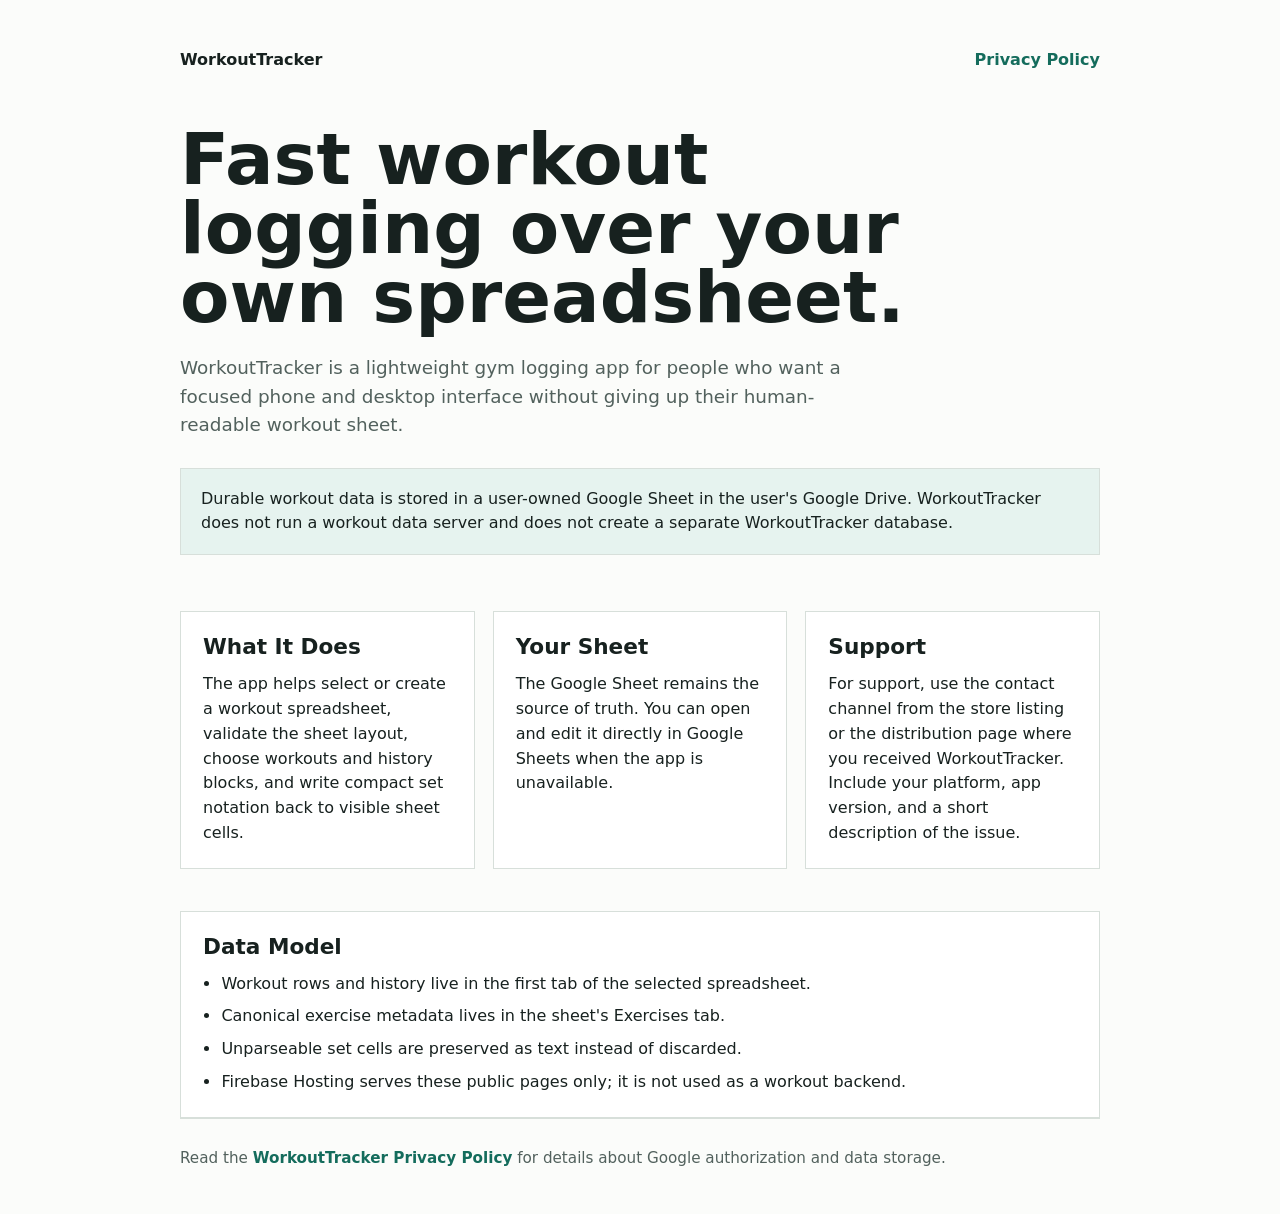
==== public/index.html @ 219befe4 "Prompt for workbook name before sheet creation" ====
<!doctype html>
<html lang="en">
  <head>
    <meta charset="utf-8">
    <meta name="viewport" content="width=device-width, initial-scale=1">
    <meta
      name="description"
      content="WorkoutTracker support page for a gym logging app backed by a user-owned Google Sheet."
    >
    <title>WorkoutTracker Support</title>
    <style>
      :root {
        color-scheme: light;
        --ink: #17211f;
        --muted: #52615d;
        --line: #d7dfda;
        --paper: #fbfcfa;
        --panel: #ffffff;
        --accent: #146c5c;
        --accent-soft: #e6f3ef;
      }

      * {
        box-sizing: border-box;
      }

      body {
        margin: 0;
        background: var(--paper);
        color: var(--ink);
        font-family:
          Inter, ui-sans-serif, system-ui, -apple-system, BlinkMacSystemFont,
          "Segoe UI", sans-serif;
        line-height: 1.55;
      }

      header,
      main,
      footer {
        width: min(920px, calc(100% - 32px));
        margin: 0 auto;
      }

      header {
        padding: 48px 0 28px;
      }

      nav {
        display: flex;
        justify-content: space-between;
        gap: 16px;
        align-items: center;
        padding-bottom: 52px;
      }

      nav a,
      footer a {
        color: var(--accent);
        font-weight: 650;
        text-decoration: none;
      }

      nav a:hover,
      footer a:hover {
        text-decoration: underline;
      }

      .brand {
        color: var(--ink);
        font-size: 1rem;
        font-weight: 800;
        letter-spacing: 0;
      }

      h1 {
        max-width: 760px;
        margin: 0;
        font-size: clamp(2.25rem, 7vw, 4.5rem);
        line-height: 0.96;
        letter-spacing: 0;
      }

      h2 {
        margin: 0 0 12px;
        font-size: 1.35rem;
        line-height: 1.2;
      }

      p {
        margin: 0;
      }

      .lede {
        max-width: 680px;
        margin-top: 22px;
        color: var(--muted);
        font-size: 1.15rem;
      }

      .notice {
        margin-top: 28px;
        padding: 18px 20px;
        border: 1px solid var(--line);
        background: var(--accent-soft);
      }

      .grid {
        display: grid;
        grid-template-columns: repeat(3, minmax(0, 1fr));
        gap: 18px;
        padding: 28px 0 42px;
      }

      section {
        min-width: 0;
        padding: 22px;
        border: 1px solid var(--line);
        background: var(--panel);
      }

      ul {
        margin: 0;
        padding-left: 1.15rem;
      }

      li + li {
        margin-top: 8px;
      }

      footer {
        padding: 28px 0 44px;
        border-top: 1px solid var(--line);
        color: var(--muted);
        font-size: 0.95rem;
      }

      @media (max-width: 760px) {
        header {
          padding-top: 28px;
        }

        nav {
          padding-bottom: 36px;
        }

        .grid {
          grid-template-columns: 1fr;
          padding-top: 20px;
        }
      }
    </style>
  </head>
  <body>
    <header>
      <nav aria-label="Site">
        <a class="brand" href="/">WorkoutTracker</a>
        <a href="/privacy.html">Privacy Policy</a>
      </nav>
      <h1>Fast workout logging over your own spreadsheet.</h1>
      <p class="lede">
        WorkoutTracker is a lightweight gym logging app for people who want a
        focused phone and desktop interface without giving up their human-readable
        workout sheet.
      </p>
      <p class="notice">
        Durable workout data is stored in a user-owned Google Sheet in the
        user's Google Drive. WorkoutTracker does not run a workout data server
        and does not create a separate WorkoutTracker database.
      </p>
    </header>

    <main>
      <div class="grid" aria-label="Support topics">
        <section>
          <h2>What It Does</h2>
          <p>
            The app helps select or create a workout spreadsheet, validate the
            sheet layout, choose workouts and history blocks, and write compact
            set notation back to visible sheet cells.
          </p>
        </section>

        <section>
          <h2>Your Sheet</h2>
          <p>
            The Google Sheet remains the source of truth. You can open and edit
            it directly in Google Sheets when the app is unavailable.
          </p>
        </section>

        <section>
          <h2>Support</h2>
          <p>
            For support, use the contact channel from the store listing or the
            distribution page where you received WorkoutTracker. Include your
            platform, app version, and a short description of the issue.
          </p>
        </section>
      </div>

      <section aria-labelledby="data-model-heading">
        <h2 id="data-model-heading">Data Model</h2>
        <ul>
          <li>Workout rows and history live in the first tab of the selected spreadsheet.</li>
          <li>Canonical exercise metadata lives in the sheet's Exercises tab.</li>
          <li>Unparseable set cells are preserved as text instead of discarded.</li>
          <li>Firebase Hosting serves these public pages only; it is not used as a workout backend.</li>
        </ul>
      </section>
    </main>

    <footer>
      <p>
        Read the <a href="/privacy.html">WorkoutTracker Privacy Policy</a> for
        details about Google authorization and data storage.
      </p>
    </footer>
  </body>
</html>
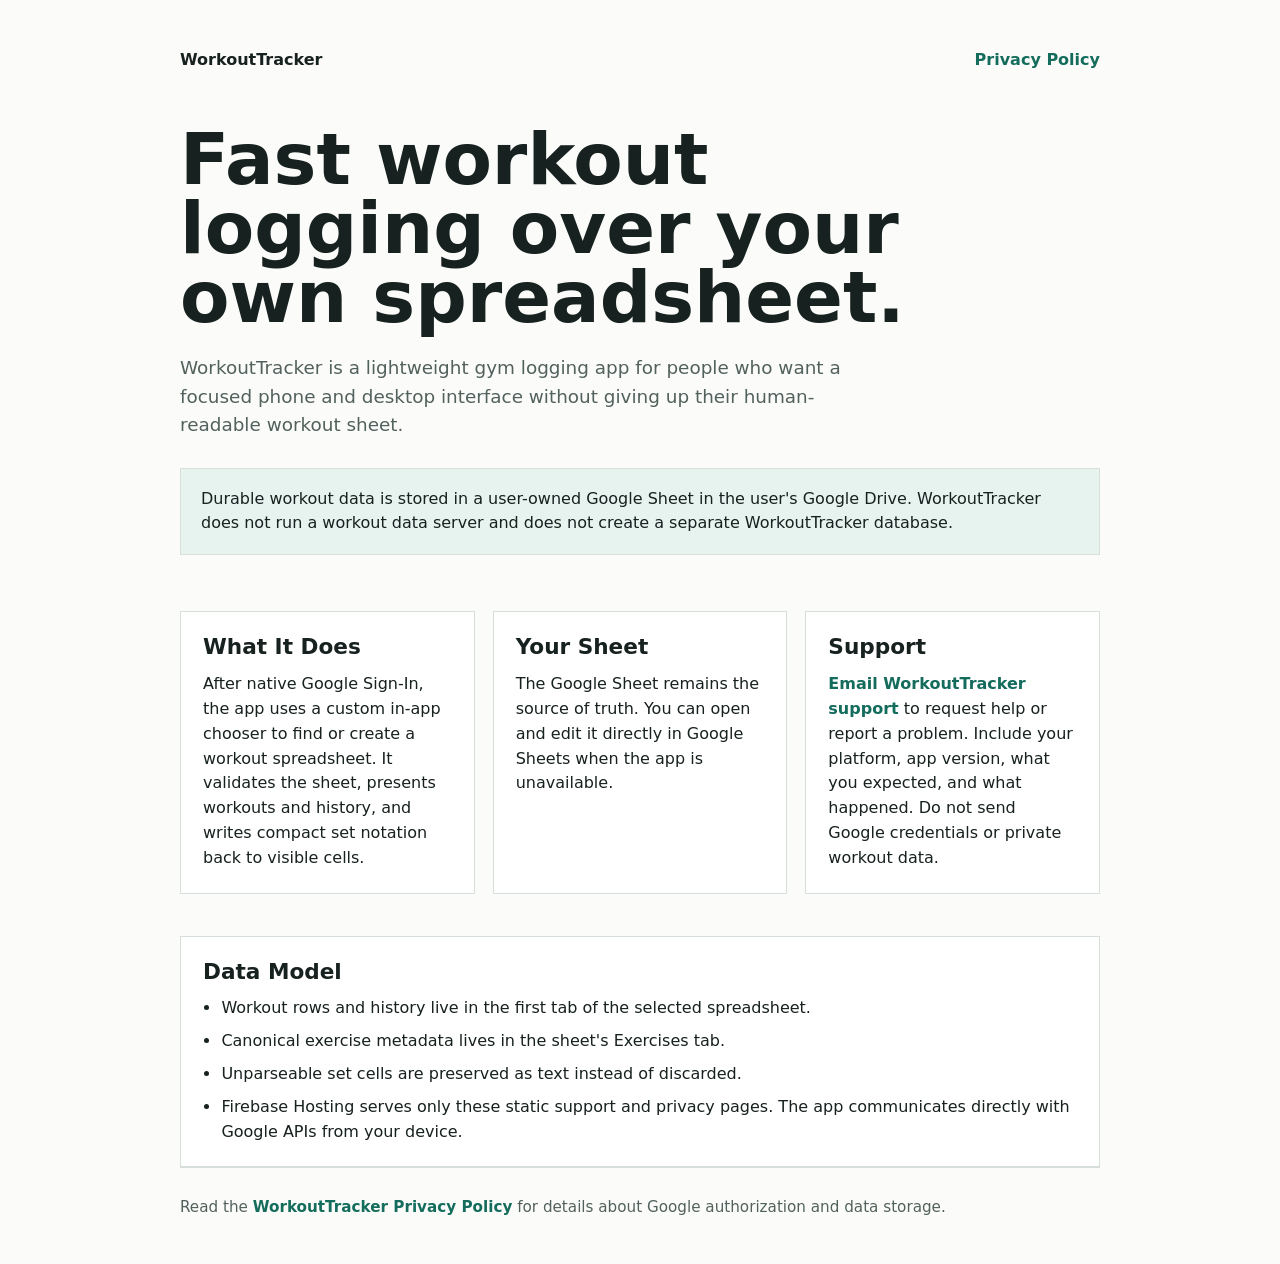
==== commit 533dccb4: "Publish source MVP support and privacy pages Signed-off-by: spielman <spielman@umd.edu>" ====
--- a/public/index.html
+++ b/public/index.html
@@ -53,15 +53,13 @@
         padding-bottom: 52px;
       }
 
-      nav a,
-      footer a {
+      a {
         color: var(--accent);
         font-weight: 650;
         text-decoration: none;
       }
 
-      nav a:hover,
-      footer a:hover {
+      a:hover {
         text-decoration: underline;
       }
 
@@ -159,8 +157,8 @@
       <h1>Fast workout logging over your own spreadsheet.</h1>
       <p class="lede">
         WorkoutTracker is a lightweight gym logging app for people who want a
-        focused phone and desktop interface without giving up their human-readable
-        workout sheet.
+        focused phone and desktop interface without giving up their
+        human-readable workout sheet.
       </p>
       <p class="notice">
         Durable workout data is stored in a user-owned Google Sheet in the
@@ -174,9 +172,10 @@
         <section>
           <h2>What It Does</h2>
           <p>
-            The app helps select or create a workout spreadsheet, validate the
-            sheet layout, choose workouts and history blocks, and write compact
-            set notation back to visible sheet cells.
+            After native Google Sign-In, the app uses a custom in-app chooser
+            to find or create a workout spreadsheet. It validates the sheet,
+            presents workouts and history, and writes compact set notation back
+            to visible cells.
           </p>
         </section>
 
@@ -191,9 +190,10 @@
         <section>
           <h2>Support</h2>
           <p>
-            For support, use the contact channel from the store listing or the
-            distribution page where you received WorkoutTracker. Include your
-            platform, app version, and a short description of the issue.
+            <a href="mailto:ian.spielman@gmail.com">Email WorkoutTracker support</a>
+            to request help or report a problem. Include your platform, app
+            version, what you expected, and what happened. Do not send Google
+            credentials or private workout data.
           </p>
         </section>
       </div>
@@ -201,10 +201,19 @@
       <section aria-labelledby="data-model-heading">
         <h2 id="data-model-heading">Data Model</h2>
         <ul>
-          <li>Workout rows and history live in the first tab of the selected spreadsheet.</li>
-          <li>Canonical exercise metadata lives in the sheet's Exercises tab.</li>
+          <li>
+            Workout rows and history live in the first tab of the selected
+            spreadsheet.
+          </li>
+          <li>
+            Canonical exercise metadata lives in the sheet's Exercises tab.
+          </li>
           <li>Unparseable set cells are preserved as text instead of discarded.</li>
-          <li>Firebase Hosting serves these public pages only; it is not used as a workout backend.</li>
+          <li>
+            Firebase Hosting serves only these static support and privacy
+            pages. The app communicates directly with Google APIs from your
+            device.
+          </li>
         </ul>
       </section>
     </main>
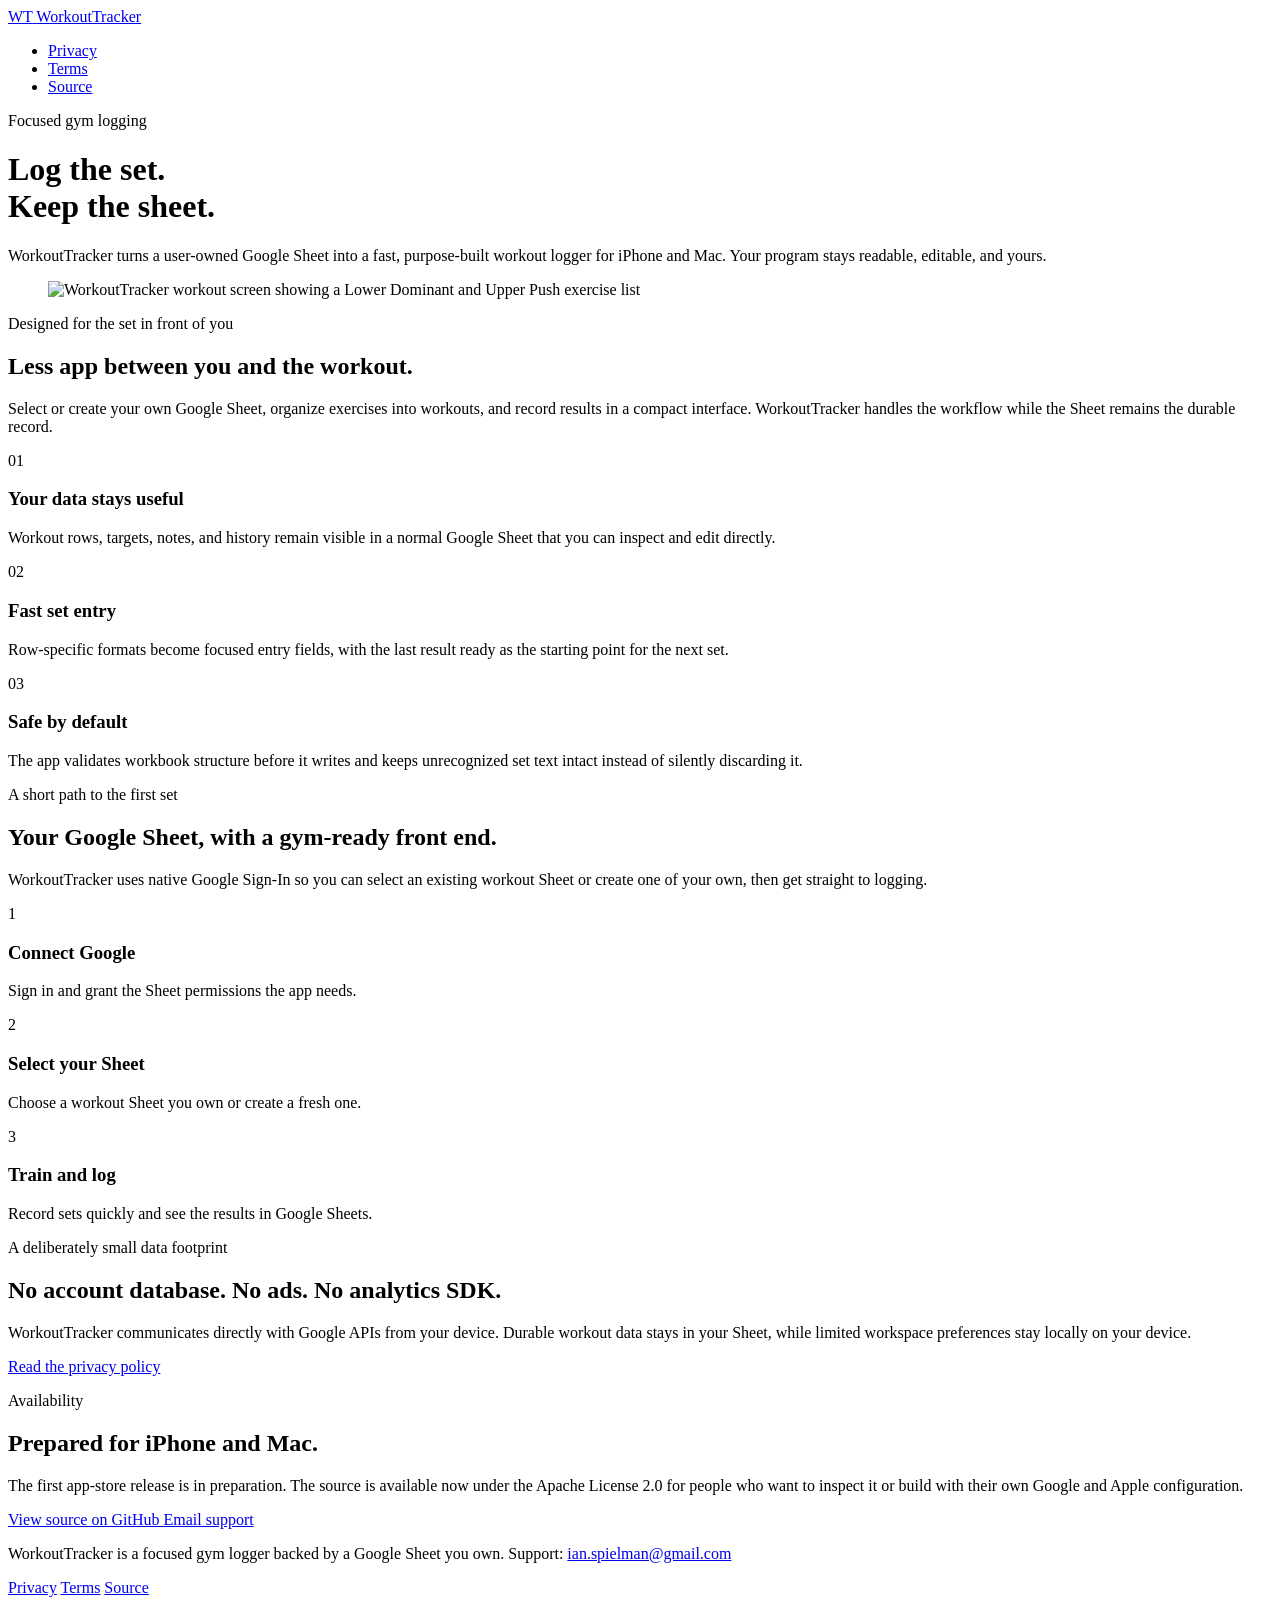
==== commit b3b34d5c: "Refresh public site and legal pages" ====
--- a/public/index.html
+++ b/public/index.html
@@ -5,224 +5,173 @@
     <meta name="viewport" content="width=device-width, initial-scale=1">
     <meta
       name="description"
-      content="WorkoutTracker support page for a gym logging app backed by a user-owned Google Sheet."
+      content="WorkoutTracker is a focused iPhone and Mac gym logger backed by a user-owned Google Sheet."
     >
-    <title>WorkoutTracker Support</title>
-    <style>
-      :root {
-        color-scheme: light;
-        --ink: #17211f;
-        --muted: #52615d;
-        --line: #d7dfda;
-        --paper: #fbfcfa;
-        --panel: #ffffff;
-        --accent: #146c5c;
-        --accent-soft: #e6f3ef;
-      }
-
-      * {
-        box-sizing: border-box;
-      }
-
-      body {
-        margin: 0;
-        background: var(--paper);
-        color: var(--ink);
-        font-family:
-          Inter, ui-sans-serif, system-ui, -apple-system, BlinkMacSystemFont,
-          "Segoe UI", sans-serif;
-        line-height: 1.55;
-      }
-
-      header,
-      main,
-      footer {
-        width: min(920px, calc(100% - 32px));
-        margin: 0 auto;
-      }
-
-      header {
-        padding: 48px 0 28px;
-      }
-
-      nav {
-        display: flex;
-        justify-content: space-between;
-        gap: 16px;
-        align-items: center;
-        padding-bottom: 52px;
-      }
-
-      a {
-        color: var(--accent);
-        font-weight: 650;
-        text-decoration: none;
-      }
-
-      a:hover {
-        text-decoration: underline;
-      }
-
-      .brand {
-        color: var(--ink);
-        font-size: 1rem;
-        font-weight: 800;
-        letter-spacing: 0;
-      }
-
-      h1 {
-        max-width: 760px;
-        margin: 0;
-        font-size: clamp(2.25rem, 7vw, 4.5rem);
-        line-height: 0.96;
-        letter-spacing: 0;
-      }
-
-      h2 {
-        margin: 0 0 12px;
-        font-size: 1.35rem;
-        line-height: 1.2;
-      }
-
-      p {
-        margin: 0;
-      }
-
-      .lede {
-        max-width: 680px;
-        margin-top: 22px;
-        color: var(--muted);
-        font-size: 1.15rem;
-      }
-
-      .notice {
-        margin-top: 28px;
-        padding: 18px 20px;
-        border: 1px solid var(--line);
-        background: var(--accent-soft);
-      }
-
-      .grid {
-        display: grid;
-        grid-template-columns: repeat(3, minmax(0, 1fr));
-        gap: 18px;
-        padding: 28px 0 42px;
-      }
-
-      section {
-        min-width: 0;
-        padding: 22px;
-        border: 1px solid var(--line);
-        background: var(--panel);
-      }
-
-      ul {
-        margin: 0;
-        padding-left: 1.15rem;
-      }
-
-      li + li {
-        margin-top: 8px;
-      }
-
-      footer {
-        padding: 28px 0 44px;
-        border-top: 1px solid var(--line);
-        color: var(--muted);
-        font-size: 0.95rem;
-      }
-
-      @media (max-width: 760px) {
-        header {
-          padding-top: 28px;
-        }
-
-        nav {
-          padding-bottom: 36px;
-        }
-
-        .grid {
-          grid-template-columns: 1fr;
-          padding-top: 20px;
-        }
-      }
-    </style>
+    <meta name="theme-color" content="#07100d">
+    <title>WorkoutTracker — Your workout. Your sheet.</title>
+    <link rel="stylesheet" href="/site.css">
   </head>
   <body>
-    <header>
-      <nav aria-label="Site">
-        <a class="brand" href="/">WorkoutTracker</a>
-        <a href="/privacy.html">Privacy Policy</a>
+    <header class="shell">
+      <nav class="site-nav" aria-label="Site">
+        <a class="brand" href="/" aria-label="WorkoutTracker home">
+          <span class="brand-mark" aria-hidden="true">WT</span>
+          <span>WorkoutTracker</span>
+        </a>
+        <ul class="nav-links">
+          <li><a href="/privacy.html">Privacy</a></li>
+          <li><a href="/terms.html">Terms</a></li>
+          <li class="optional">
+            <a href="https://github.com/ispielma/WorkoutTracker">Source</a>
+          </li>
+        </ul>
       </nav>
-      <h1>Fast workout logging over your own spreadsheet.</h1>
-      <p class="lede">
-        WorkoutTracker is a lightweight gym logging app for people who want a
-        focused phone and desktop interface without giving up their
-        human-readable workout sheet.
-      </p>
-      <p class="notice">
-        Durable workout data is stored in a user-owned Google Sheet in the
-        user's Google Drive. WorkoutTracker does not run a workout data server
-        and does not create a separate WorkoutTracker database.
-      </p>
+
+      <div class="hero">
+        <div>
+          <p class="eyebrow">Focused gym logging</p>
+          <h1>Log the set.<br>Keep the sheet.</h1>
+          <p class="lede">
+            WorkoutTracker turns a user-owned Google Sheet into a fast,
+            purpose-built workout logger for iPhone and Mac. Your program stays
+            readable, editable, and yours.
+          </p>
+        </div>
+
+        <figure class="screen-shot">
+          <img
+            src="/workout-screen.png"
+            alt="WorkoutTracker workout screen showing a Lower Dominant and Upper Push exercise list"
+            width="1612"
+            height="1878"
+            fetchpriority="high"
+          >
+        </figure>
+      </div>
     </header>
 
-    <main>
-      <div class="grid" aria-label="Support topics">
-        <section>
-          <h2>What It Does</h2>
+    <main class="shell">
+      <section class="section" aria-labelledby="designed-heading">
+        <div class="section-heading">
+          <div>
+            <p class="eyebrow">Designed for the set in front of you</p>
+            <h2 id="designed-heading">Less app between you and the workout.</h2>
+          </div>
           <p>
-            After native Google Sign-In, the app uses a custom in-app chooser
-            to find or create a workout spreadsheet. It validates the sheet,
-            presents workouts and history, and writes compact set notation back
-            to visible cells.
+            Select or create your own Google Sheet, organize exercises into
+            workouts, and record results in a compact interface. WorkoutTracker
+            handles the workflow while the Sheet remains the durable record.
           </p>
-        </section>
+        </div>
 
-        <section>
-          <h2>Your Sheet</h2>
+        <div class="cards">
+          <article class="card">
+            <span class="card-icon" aria-hidden="true">01</span>
+            <h3>Your data stays useful</h3>
+            <p>
+              Workout rows, targets, notes, and history remain visible in a
+              normal Google Sheet that you can inspect and edit directly.
+            </p>
+          </article>
+          <article class="card">
+            <span class="card-icon" aria-hidden="true">02</span>
+            <h3>Fast set entry</h3>
+            <p>
+              Row-specific formats become focused entry fields, with the last
+              result ready as the starting point for the next set.
+            </p>
+          </article>
+          <article class="card">
+            <span class="card-icon" aria-hidden="true">03</span>
+            <h3>Safe by default</h3>
+            <p>
+              The app validates workbook structure before it writes and keeps
+              unrecognized set text intact instead of silently discarding it.
+            </p>
+          </article>
+        </div>
+      </section>
+
+      <section class="section" id="how-it-works" aria-labelledby="works-heading">
+        <div class="section-heading">
+          <div>
+            <p class="eyebrow">A short path to the first set</p>
+            <h2 id="works-heading">Your Google Sheet, with a gym-ready front end.</h2>
+          </div>
           <p>
-            The Google Sheet remains the source of truth. You can open and edit
-            it directly in Google Sheets when the app is unavailable.
+            WorkoutTracker uses native Google Sign-In so you can select an
+            existing workout Sheet or create one of your own, then get straight
+            to logging.
           </p>
-        </section>
+        </div>
 
-        <section>
-          <h2>Support</h2>
+        <div class="steps">
+          <article class="step">
+            <span class="step-number">1</span>
+            <h3>Connect Google</h3>
+            <p>Sign in and grant the Sheet permissions the app needs.</p>
+          </article>
+          <article class="step">
+            <span class="step-number">2</span>
+            <h3>Select your Sheet</h3>
+            <p>Choose a workout Sheet you own or create a fresh one.</p>
+          </article>
+          <article class="step">
+            <span class="step-number">3</span>
+            <h3>Train and log</h3>
+            <p>Record sets quickly and see the results in Google Sheets.</p>
+          </article>
+        </div>
+      </section>
+
+      <section class="section" aria-labelledby="privacy-heading">
+        <div class="promise">
+          <div>
+            <p class="eyebrow">A deliberately small data footprint</p>
+            <h2 id="privacy-heading">No account database. No ads. No analytics SDK.</h2>
+            <p>
+              WorkoutTracker communicates directly with Google APIs from your
+              device. Durable workout data stays in your Sheet, while limited
+              workspace preferences stay locally on your device.
+            </p>
+          </div>
+          <a class="button secondary" href="/privacy.html">Read the privacy policy</a>
+        </div>
+      </section>
+
+      <section class="section" aria-labelledby="availability-heading">
+        <div class="section-heading">
+          <div>
+            <p class="eyebrow">Availability</p>
+            <h2 id="availability-heading">Prepared for iPhone and Mac.</h2>
+          </div>
           <p>
-            <a href="mailto:ian.spielman@gmail.com">Email WorkoutTracker support</a>
-            to request help or report a problem. Include your platform, app
-            version, what you expected, and what happened. Do not send Google
-            credentials or private workout data.
+            The first app-store release is in preparation. The source is
+            available now under the Apache License 2.0 for people who want to
+            inspect it or build with their own Google and Apple configuration.
           </p>
-        </section>
-      </div>
-
-      <section aria-labelledby="data-model-heading">
-        <h2 id="data-model-heading">Data Model</h2>
-        <ul>
-          <li>
-            Workout rows and history live in the first tab of the selected
-            spreadsheet.
-          </li>
-          <li>
-            Canonical exercise metadata lives in the sheet's Exercises tab.
-          </li>
-          <li>Unparseable set cells are preserved as text instead of discarded.</li>
-          <li>
-            Firebase Hosting serves only these static support and privacy
-            pages. The app communicates directly with Google APIs from your
-            device.
-          </li>
-        </ul>
+        </div>
+        <div class="actions">
+          <a class="button secondary" href="https://github.com/ispielma/WorkoutTracker">
+            View source on GitHub
+          </a>
+          <a class="button secondary" href="mailto:ian.spielman@gmail.com">
+            Email support
+          </a>
+        </div>
       </section>
     </main>
 
-    <footer>
+    <footer class="site-footer shell">
       <p>
-        Read the <a href="/privacy.html">WorkoutTracker Privacy Policy</a> for
-        details about Google authorization and data storage.
+        WorkoutTracker is a focused gym logger backed by a Google Sheet you own.
+        Support: <a href="mailto:ian.spielman@gmail.com">ian.spielman@gmail.com</a>
       </p>
+      <nav class="footer-links" aria-label="Legal">
+        <a href="/privacy.html">Privacy</a>
+        <a href="/terms.html">Terms</a>
+        <a href="https://github.com/ispielma/WorkoutTracker">Source</a>
+      </nav>
     </footer>
   </body>
 </html>
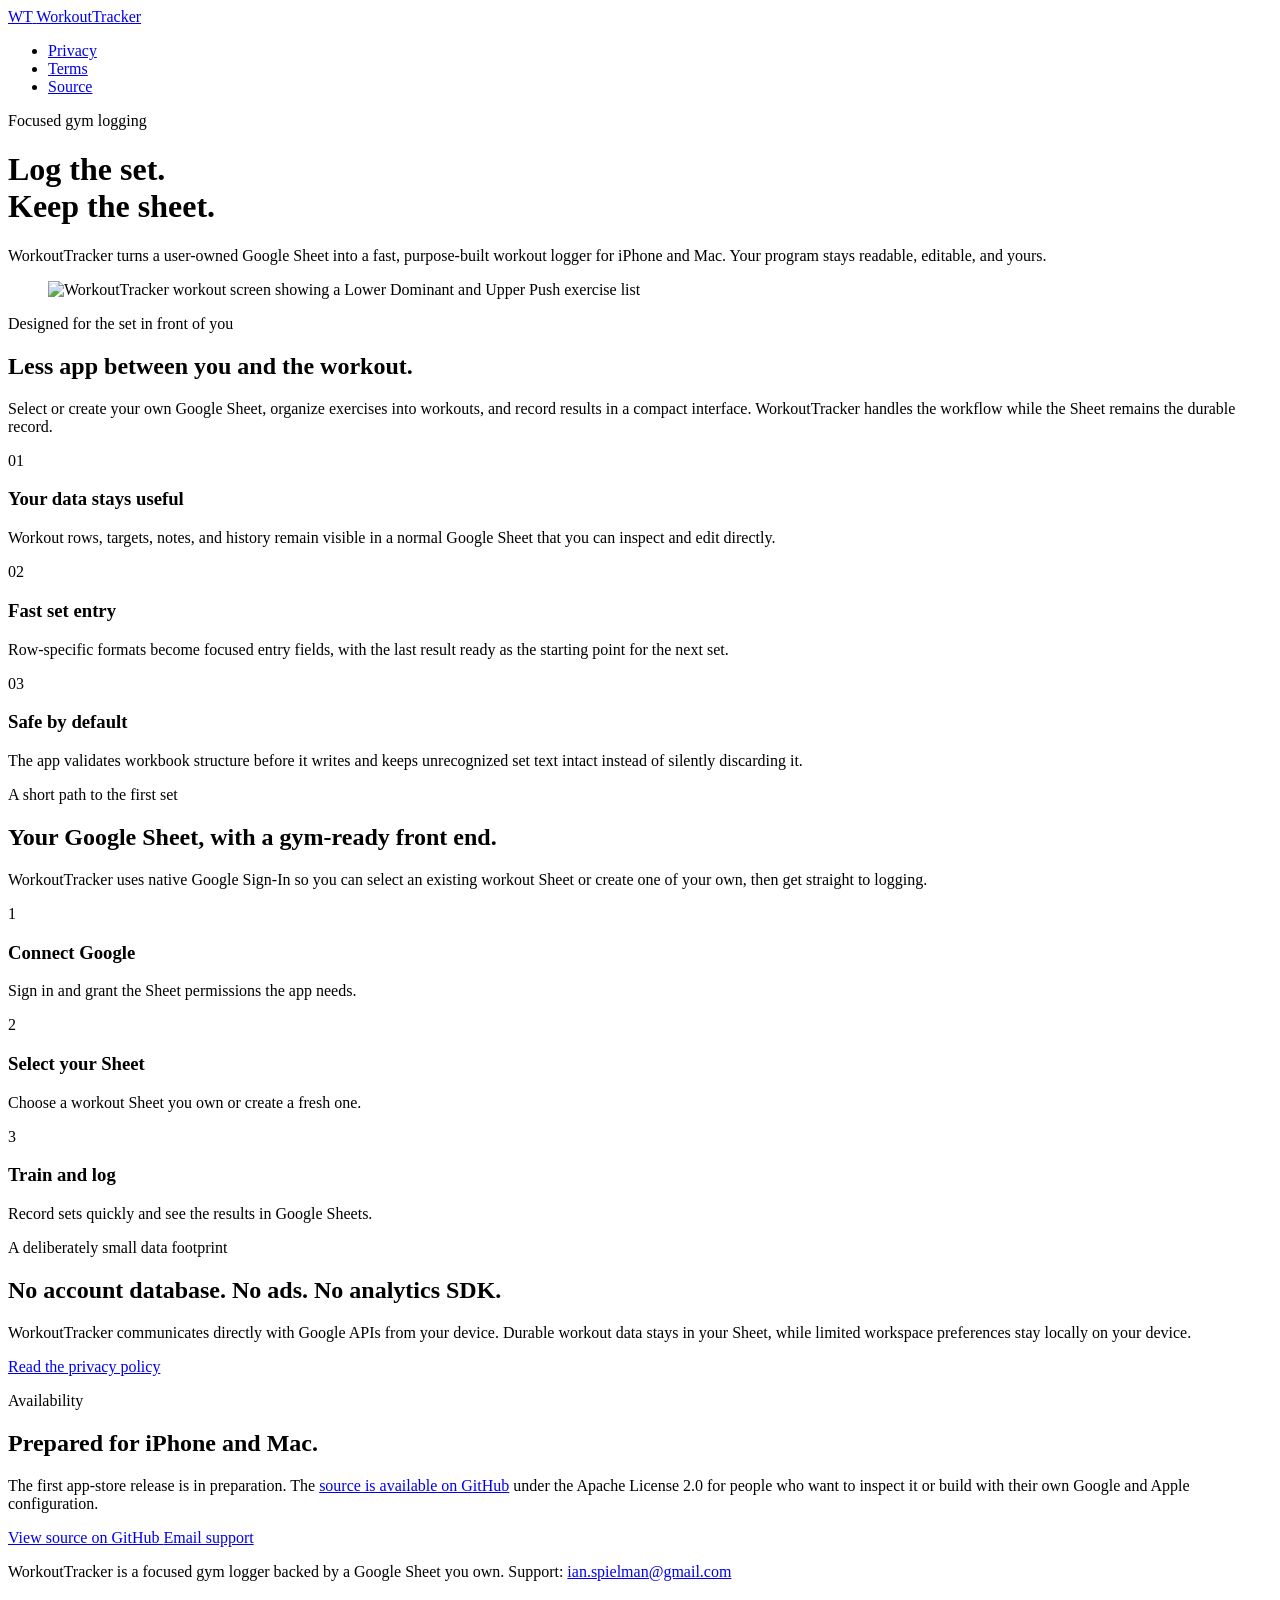
==== commit b719d732: "Point public site to personal repository" ====
--- a/public/index.html
+++ b/public/index.html
@@ -22,7 +22,7 @@
           <li><a href="/privacy.html">Privacy</a></li>
           <li><a href="/terms.html">Terms</a></li>
           <li class="optional">
-            <a href="https://github.com/ispielma/WorkoutTracker">Source</a>
+            <a href="https://github.com/ispielman/WorkoutTracker">Source</a>
           </li>
         </ul>
       </nav>
@@ -146,13 +146,15 @@
             <h2 id="availability-heading">Prepared for iPhone and Mac.</h2>
           </div>
           <p>
-            The first app-store release is in preparation. The source is
-            available now under the Apache License 2.0 for people who want to
-            inspect it or build with their own Google and Apple configuration.
+            The first app-store release is in preparation. The
+            <a href="https://github.com/ispielman/WorkoutTracker">source is
+              available on GitHub</a>
+            under the Apache License 2.0 for people who want to inspect it or
+            build with their own Google and Apple configuration.
           </p>
         </div>
         <div class="actions">
-          <a class="button secondary" href="https://github.com/ispielma/WorkoutTracker">
+          <a class="button secondary" href="https://github.com/ispielman/WorkoutTracker">
             View source on GitHub
           </a>
           <a class="button secondary" href="mailto:ian.spielman@gmail.com">
@@ -170,7 +172,7 @@
       <nav class="footer-links" aria-label="Legal">
         <a href="/privacy.html">Privacy</a>
         <a href="/terms.html">Terms</a>
-        <a href="https://github.com/ispielma/WorkoutTracker">Source</a>
+        <a href="https://github.com/ispielman/WorkoutTracker">Source</a>
       </nav>
     </footer>
   </body>
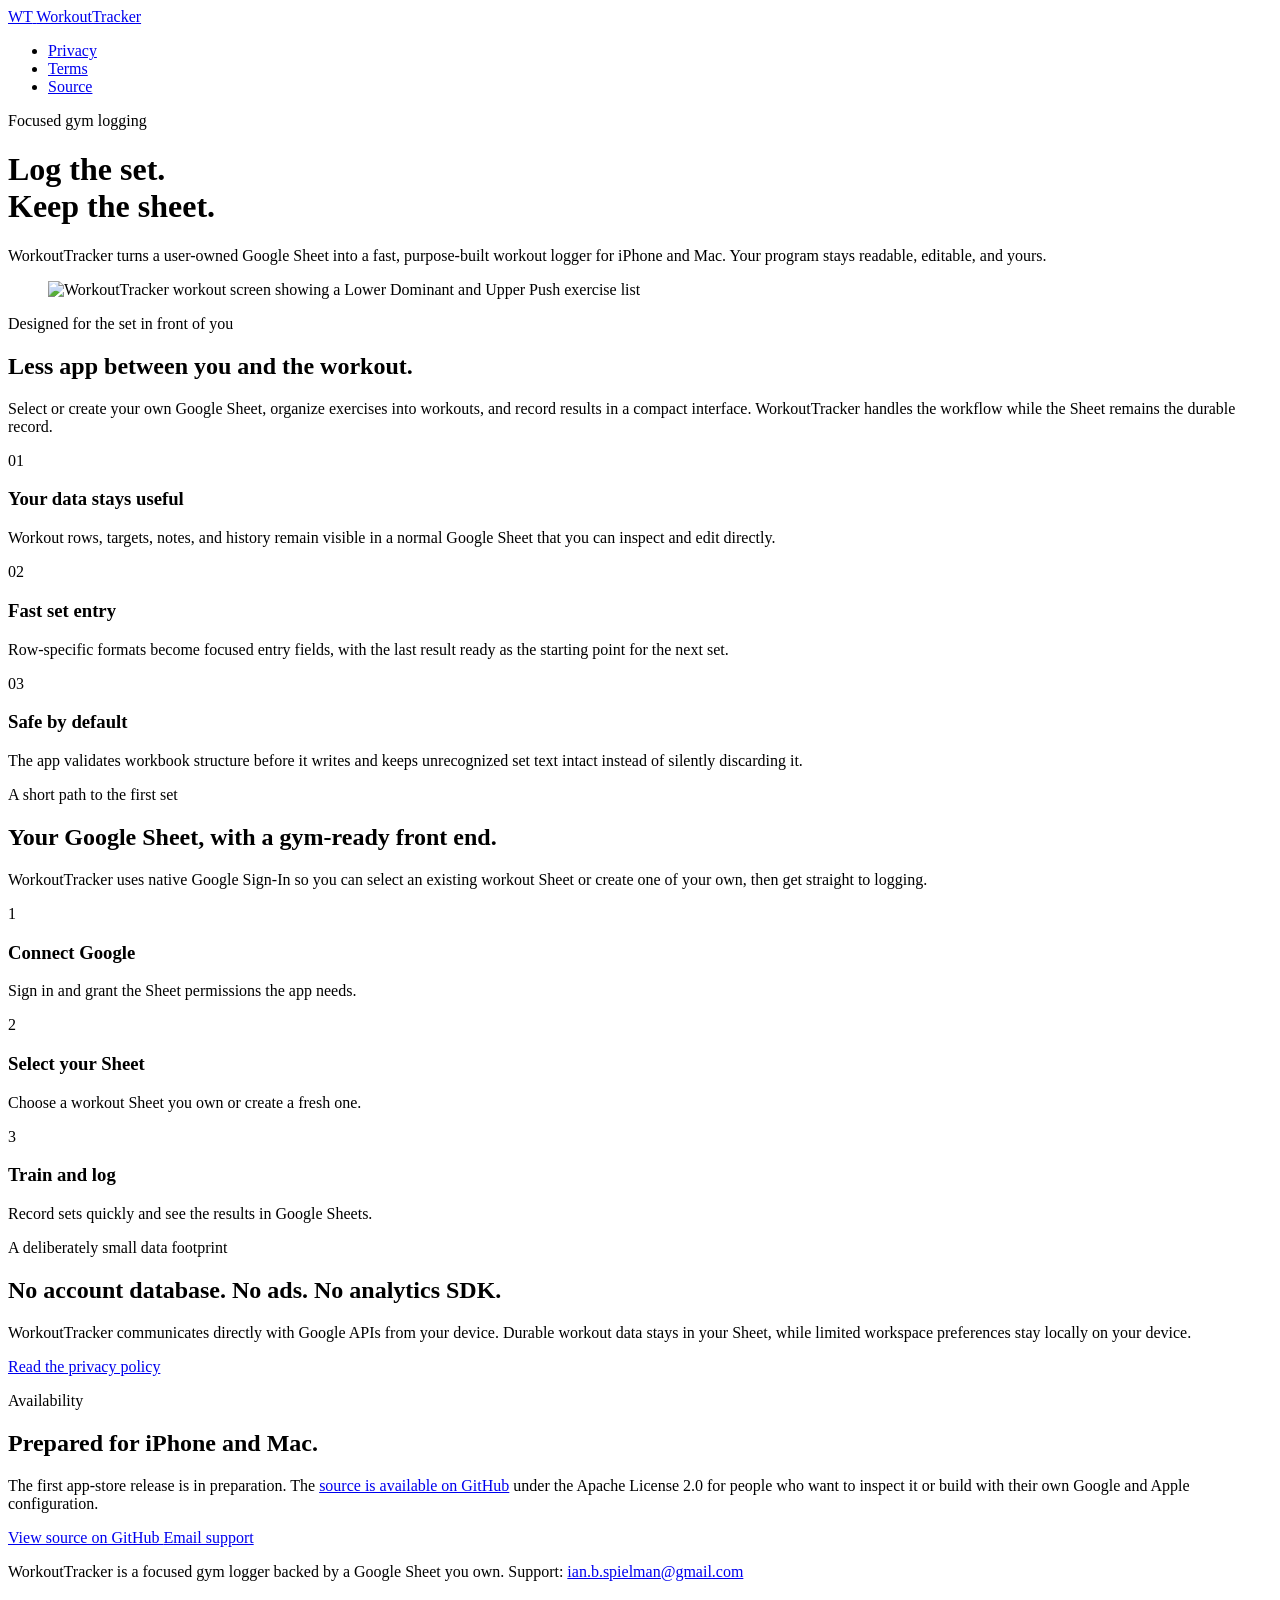
==== commit 1c7b6219: "Use canonical contact email" ====
--- a/public/index.html
+++ b/public/index.html
@@ -157,7 +157,7 @@
           <a class="button secondary" href="https://github.com/ispielman/WorkoutTracker">
             View source on GitHub
           </a>
-          <a class="button secondary" href="mailto:ian.spielman@gmail.com">
+          <a class="button secondary" href="mailto:ian.b.spielman@gmail.com">
             Email support
           </a>
         </div>
@@ -167,7 +167,7 @@
     <footer class="site-footer shell">
       <p>
         WorkoutTracker is a focused gym logger backed by a Google Sheet you own.
-        Support: <a href="mailto:ian.spielman@gmail.com">ian.spielman@gmail.com</a>
+        Support: <a href="mailto:ian.b.spielman@gmail.com">ian.b.spielman@gmail.com</a>
       </p>
       <nav class="footer-links" aria-label="Legal">
         <a href="/privacy.html">Privacy</a>
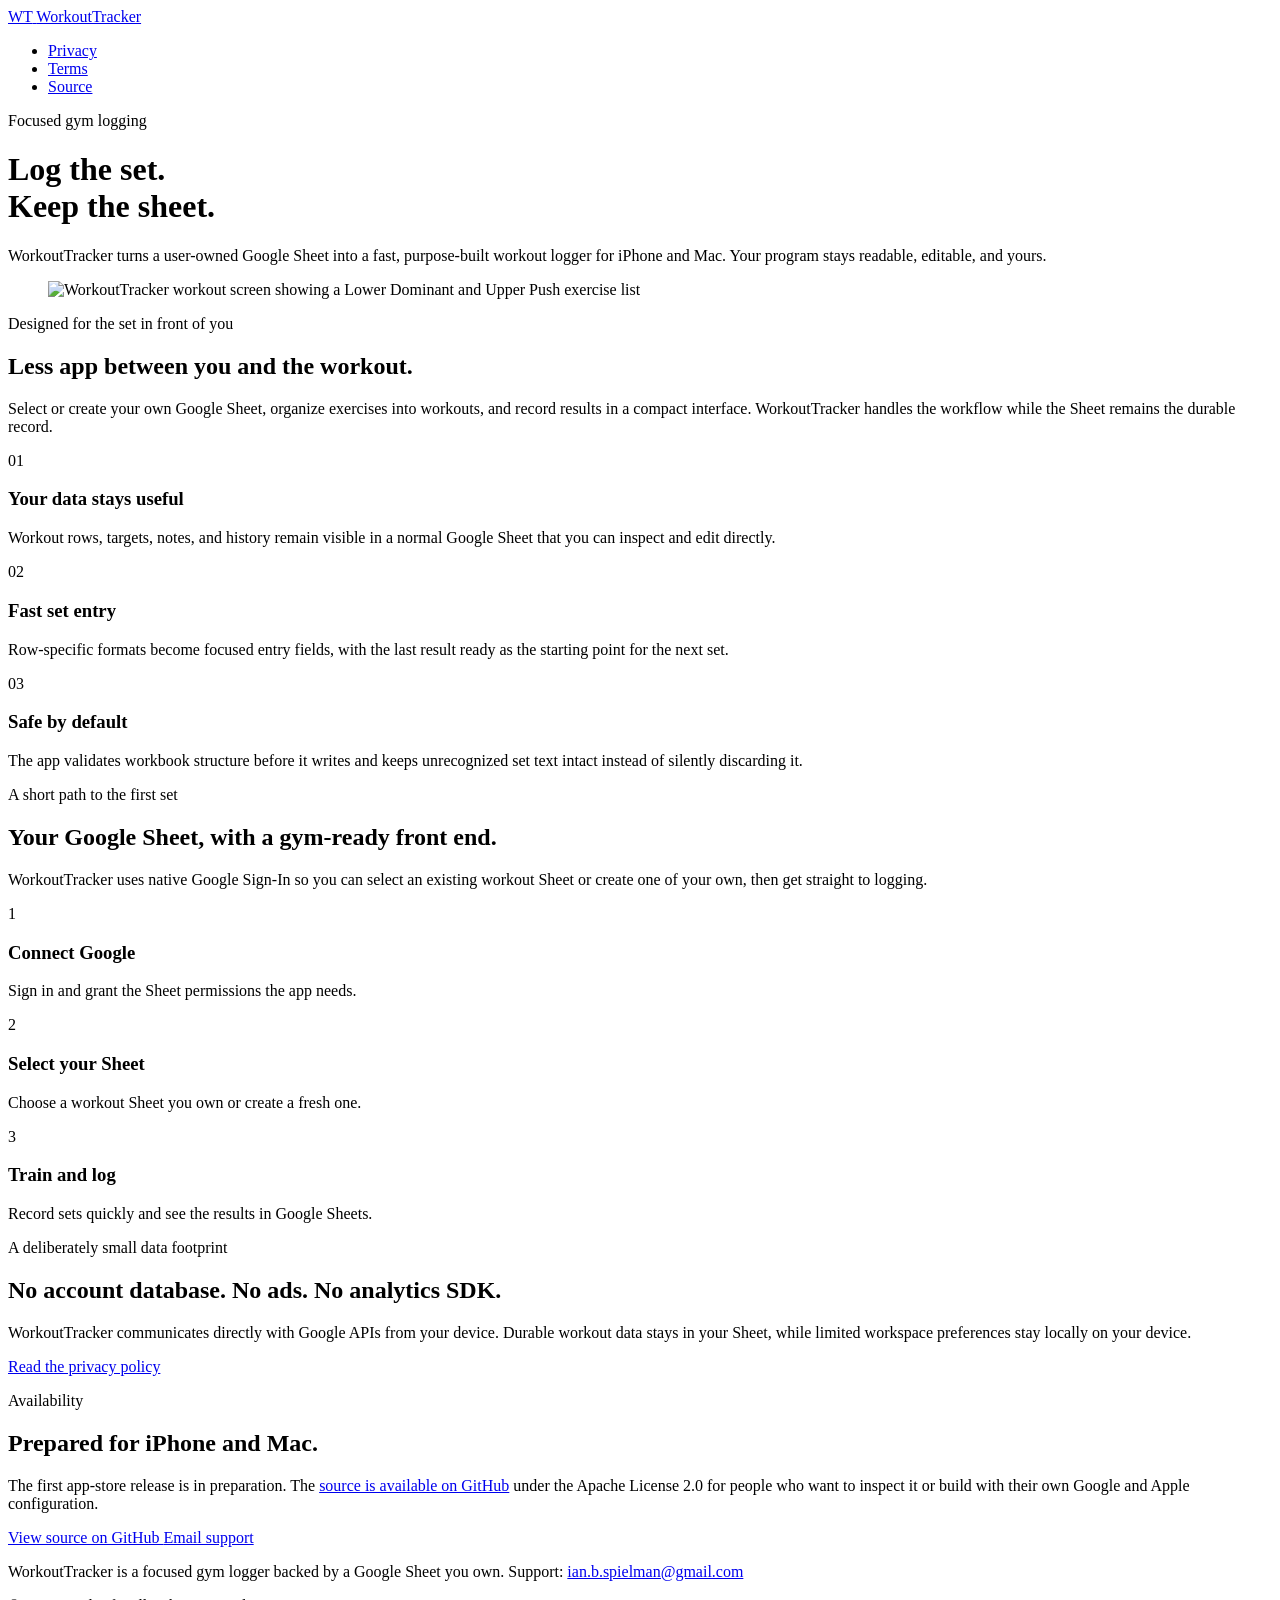
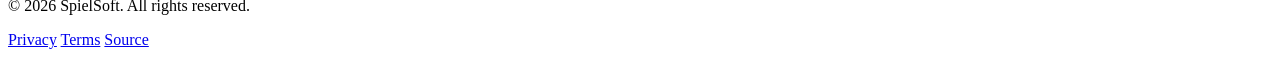
==== commit 5f9111e8: "Refine app metadata and hosting content" ====
--- a/public/index.html
+++ b/public/index.html
@@ -7,6 +7,7 @@
       name="description"
       content="WorkoutTracker is a focused iPhone and Mac gym logger backed by a user-owned Google Sheet."
     >
+    <meta name="google-site-verification" content="JHhPlMBKgwX-xBx6WzaPLhUfx_SGfGDl8SWQ35fw4II" />
     <meta name="theme-color" content="#07100d">
     <title>WorkoutTracker — Your workout. Your sheet.</title>
     <link rel="stylesheet" href="/site.css">
@@ -22,7 +23,7 @@
           <li><a href="/privacy.html">Privacy</a></li>
           <li><a href="/terms.html">Terms</a></li>
           <li class="optional">
-            <a href="https://github.com/ispielman/WorkoutTracker">Source</a>
+            <a href="https://github.com/spielsoft/WorkoutTracker">Source</a>
           </li>
         </ul>
       </nav>
@@ -147,14 +148,14 @@
           </div>
           <p>
             The first app-store release is in preparation. The
-            <a href="https://github.com/ispielman/WorkoutTracker">source is
+            <a href="https://github.com/spielsoft/WorkoutTracker">source is
               available on GitHub</a>
             under the Apache License 2.0 for people who want to inspect it or
             build with their own Google and Apple configuration.
           </p>
         </div>
         <div class="actions">
-          <a class="button secondary" href="https://github.com/ispielman/WorkoutTracker">
+          <a class="button secondary" href="https://github.com/spielsoft/WorkoutTracker">
             View source on GitHub
           </a>
           <a class="button secondary" href="mailto:ian.b.spielman@gmail.com">
@@ -169,10 +170,11 @@
         WorkoutTracker is a focused gym logger backed by a Google Sheet you own.
         Support: <a href="mailto:ian.b.spielman@gmail.com">ian.b.spielman@gmail.com</a>
       </p>
+      <p>© 2026 SpielSoft. All rights reserved.</p>
       <nav class="footer-links" aria-label="Legal">
         <a href="/privacy.html">Privacy</a>
         <a href="/terms.html">Terms</a>
-        <a href="https://github.com/ispielman/WorkoutTracker">Source</a>
+        <a href="https://github.com/spielsoft/WorkoutTracker">Source</a>
       </nav>
     </footer>
   </body>
